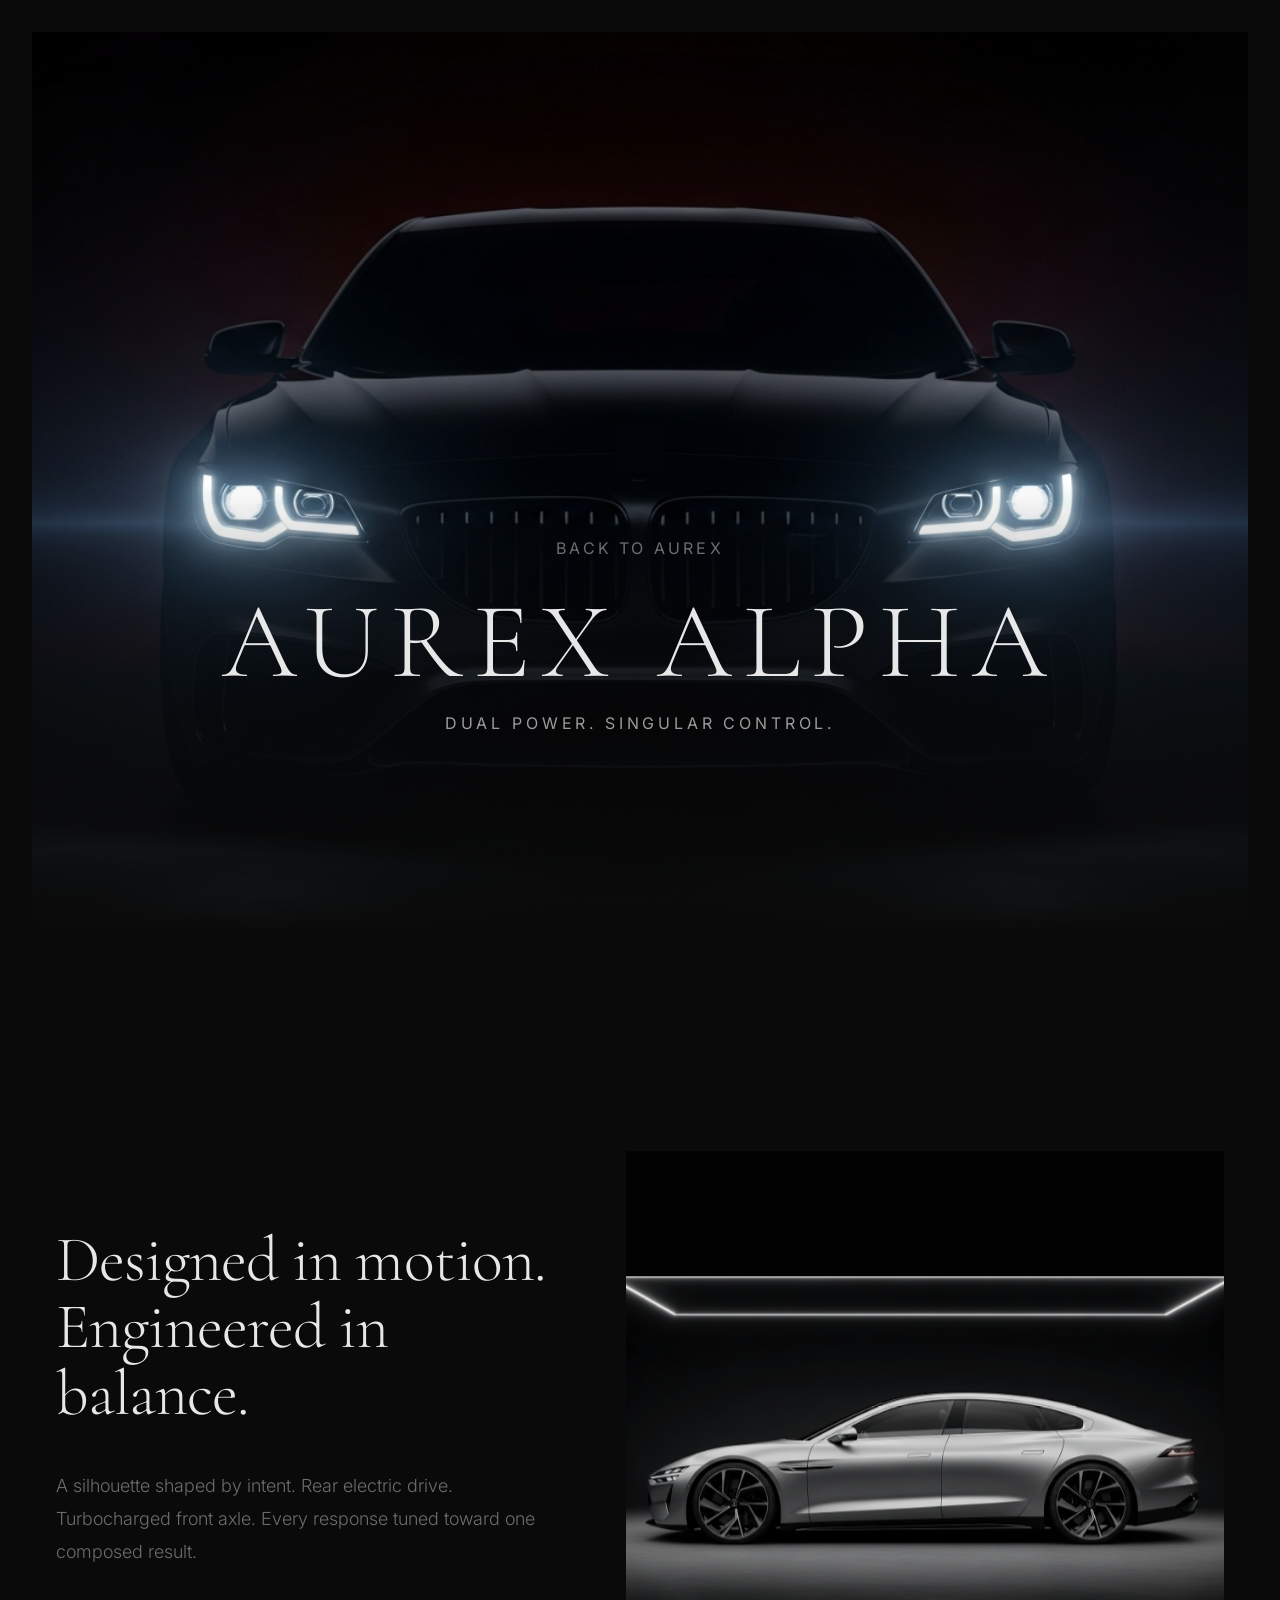
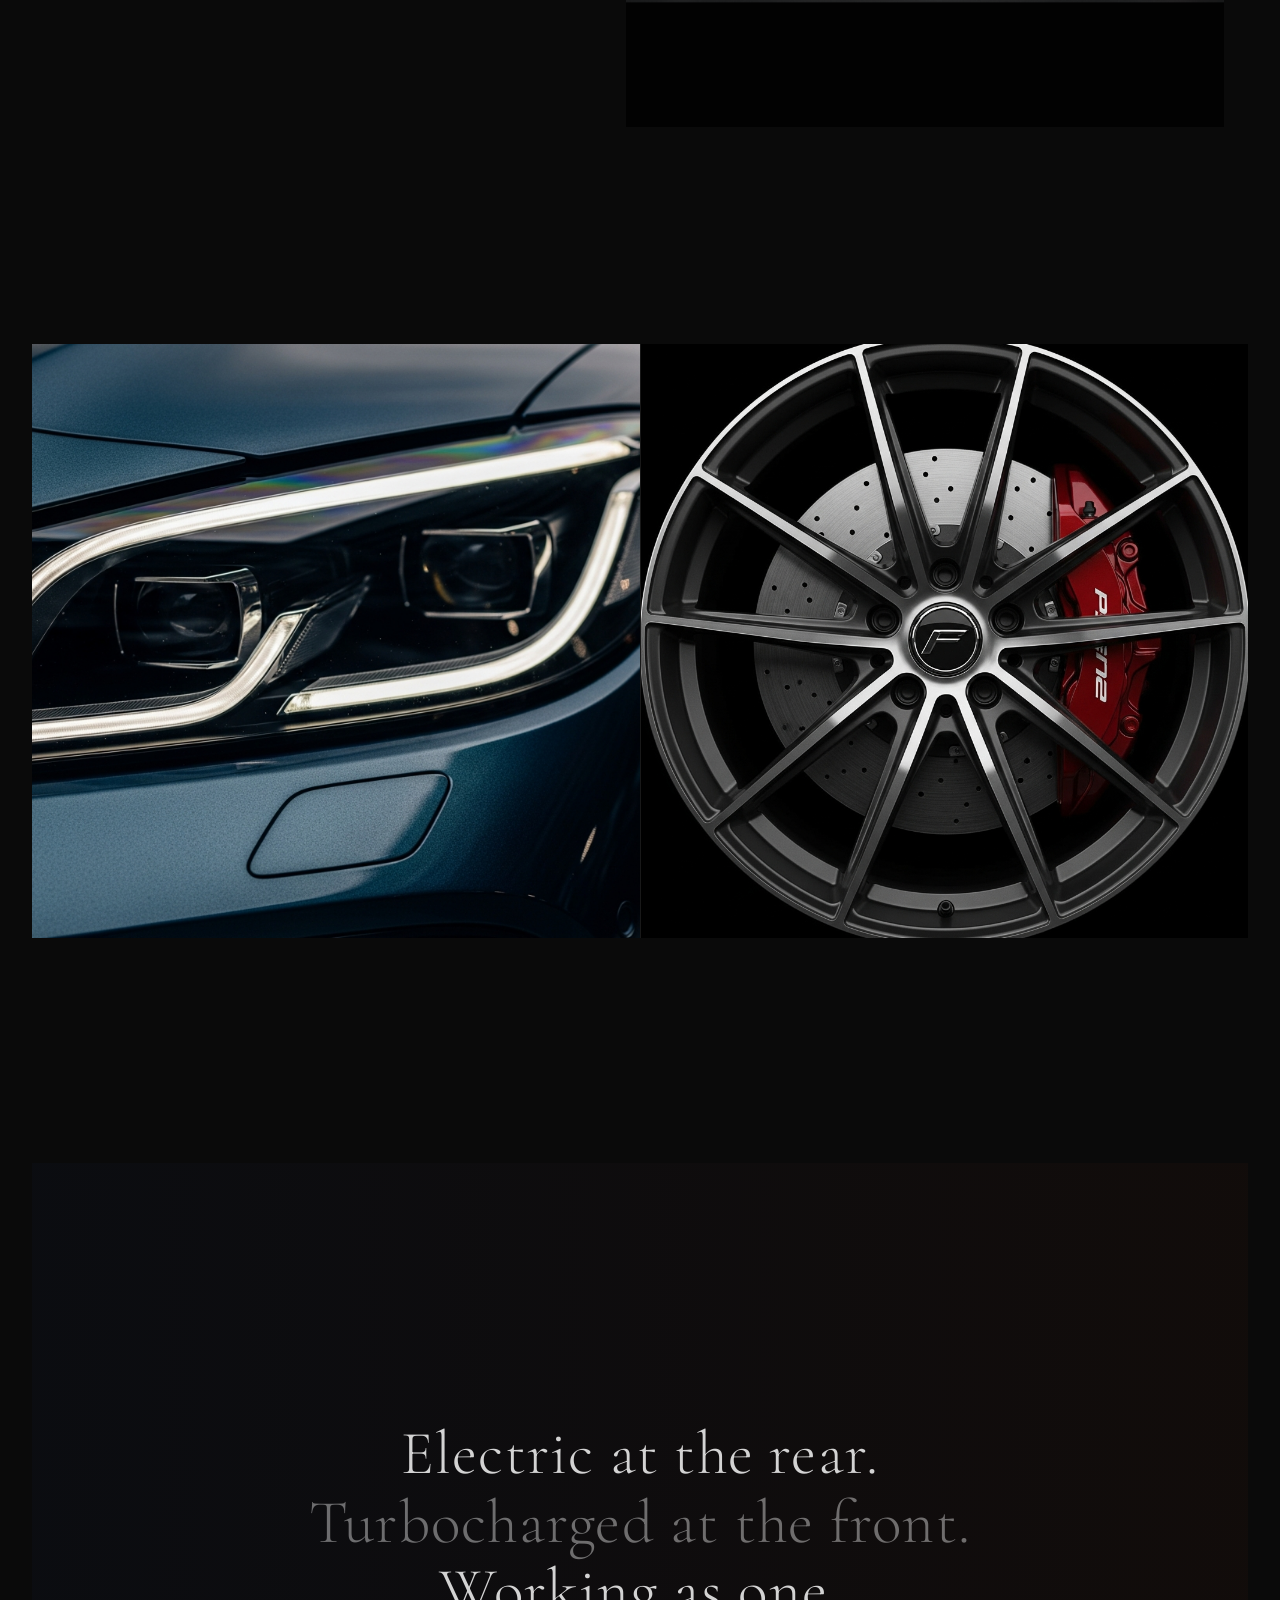
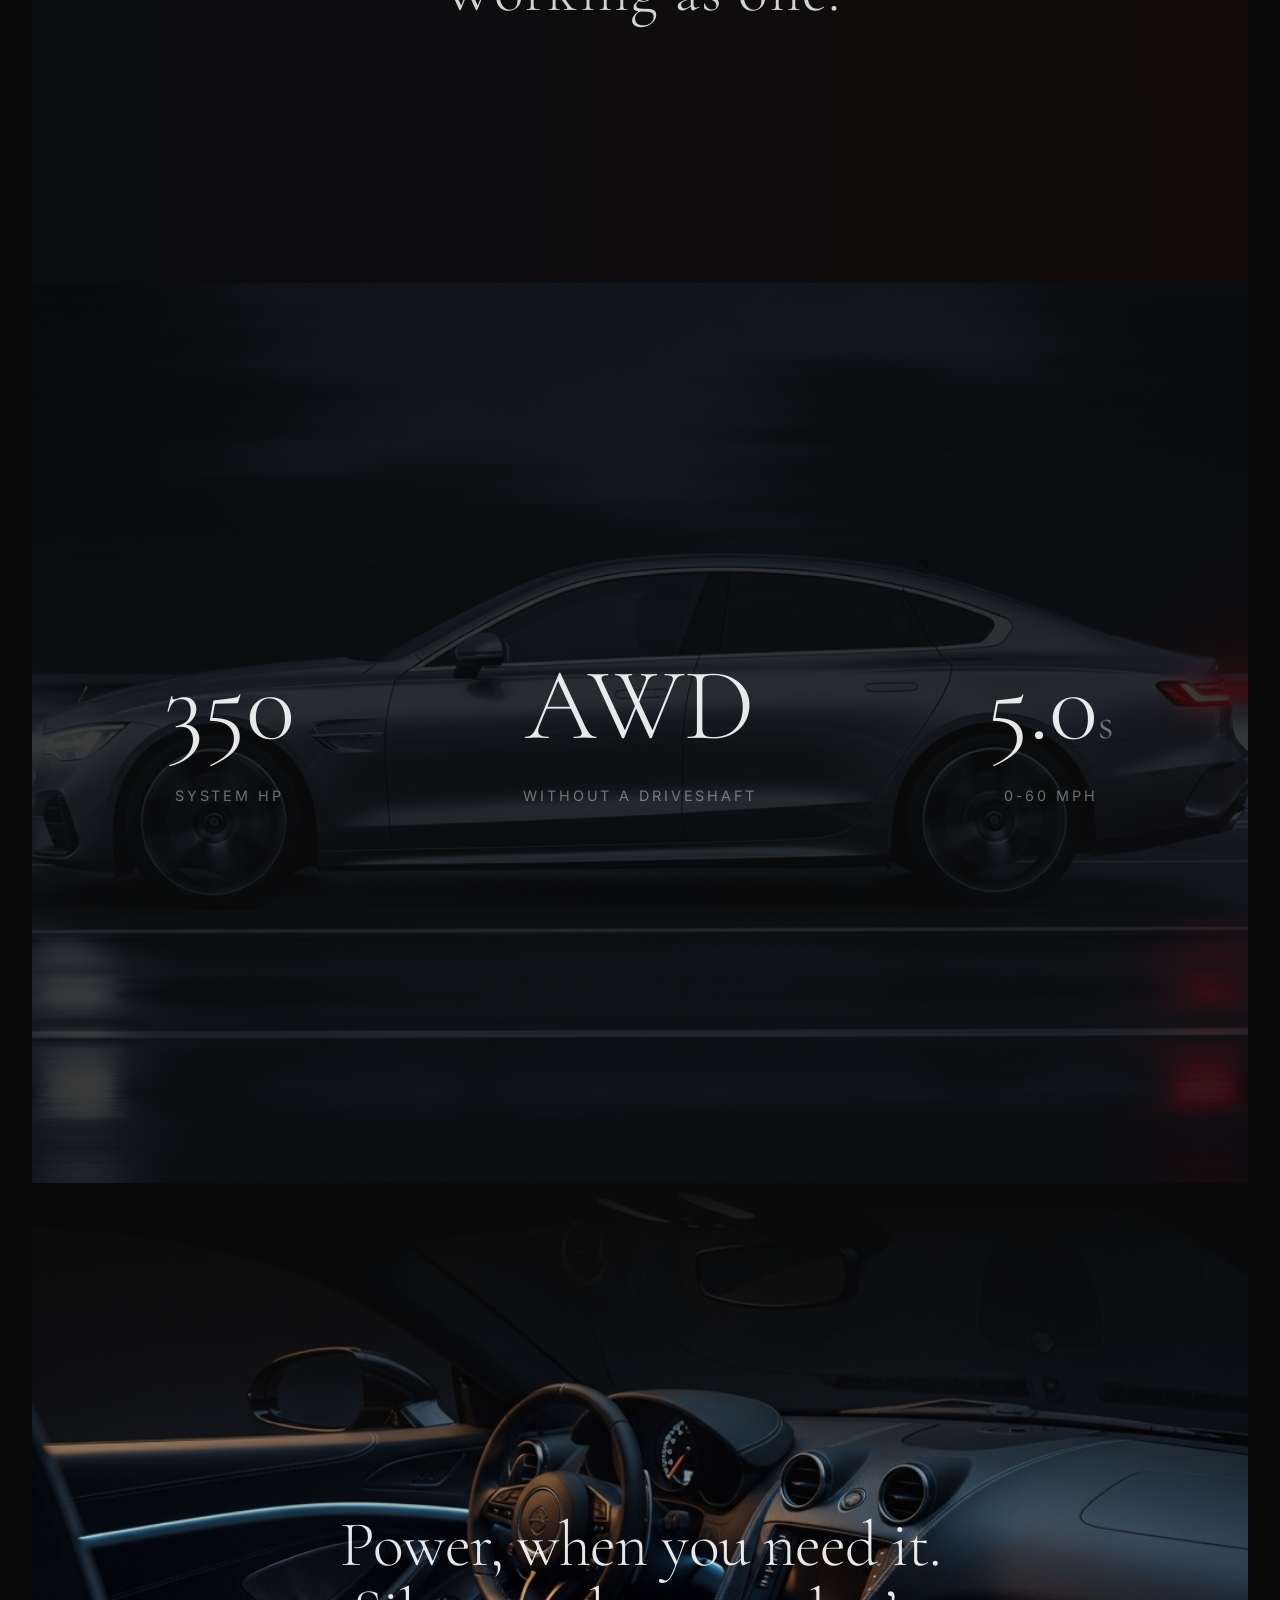
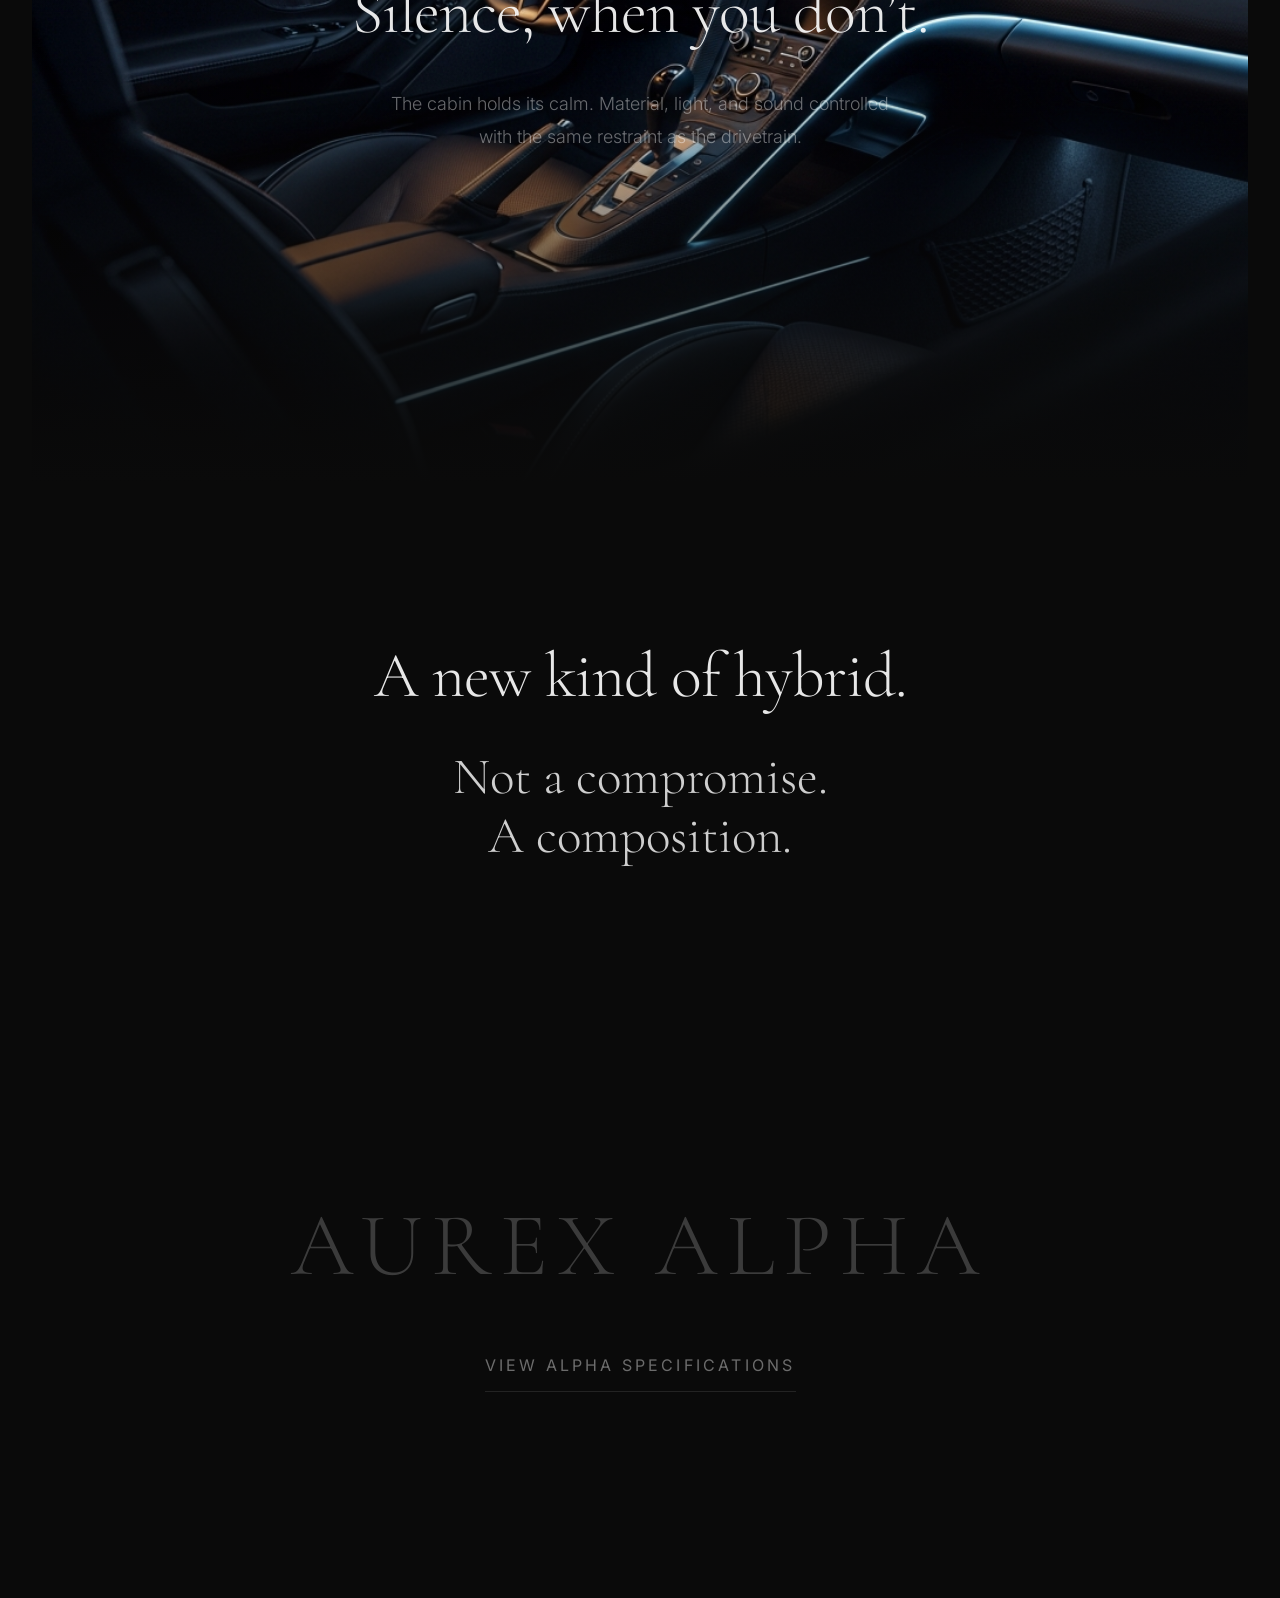
==== docs/alpha.html @ 66a8a64a "landing page updates" ====
<!DOCTYPE html>
<html lang="en">
  <head>
    <meta charset="UTF-8">
    <meta name="viewport" content="width=device-width, initial-scale=1.0">
    <title>Aurex Alpha</title>
    <meta
      name="description"
      content="Aurex Alpha. Dual power. Singular control."
    >
    <link rel="preconnect" href="https://fonts.googleapis.com">
    <link rel="preconnect" href="https://fonts.gstatic.com" crossorigin>
    <link
      href="https://fonts.googleapis.com/css2?family=Cormorant+Garamond:wght@300;400;500;600&family=Inter:wght@300;400;500;600&display=swap"
      rel="stylesheet"
    >
    <link rel="stylesheet" href="assets/css/skeleton.css">
    <link rel="stylesheet" href="assets/css/skeleton-plus.css">
    <link rel="stylesheet" href="assets/css/styles.css">
  </head>
  <body>
    <main id="top" class="site-main">
      <section class="hero">
        <div class="hero-media">
          <img src="assets/images/hero.png" alt="Aurex Alpha silhouette">
        </div>
        <div class="hero-overlay"></div>
        <div class="hero-copy">
          <p class="alpha-back reveal is-visible"><a href="index.html">Back to Aurex</a></p>
          <h1 class="reveal is-visible">AUREX ALPHA</h1>
          <p class="hero-kicker reveal is-visible">Dual power. Singular control.</p>
        </div>
      </section>

      <section class="section presence-section">
        <div class="container presence-grid">
          <div class="presence-copy">
            <div class="reveal">
              <h2>Designed in motion.<br>Engineered in balance.</h2>
            </div>
            <div class="reveal reveal-delay-1">
              <p>
                A silhouette shaped by intent. Rear electric drive. Turbocharged front axle.
                Every response tuned toward one composed result.
              </p>
            </div>
          </div>
          <div class="presence-media reveal reveal-delay-2" data-parallax="0.06">
            <img src="assets/images/profile.png" alt="Aurex Alpha side profile">
          </div>
        </div>
      </section>

      <section class="section detail-section">
        <div class="detail-grid">
          <div class="detail-media reveal">
            <img src="assets/images/details.png" alt="Aurex Alpha material detail">
          </div>
          <div class="detail-media reveal reveal-delay-1">
            <img src="assets/images/wheel.png" alt="Aurex Alpha wheel detail">
          </div>
        </div>
        <div class="container detail-copy reveal reveal-delay-2">
          <h2>Precision in every surface.<br>Nothing unnecessary.</h2>
        </div>
      </section>

      <section class="section statement-section">
        <div class="statement-glow"></div>
        <div class="container statement-copy reveal">
          <p>
            Electric at the rear.<br>
            <span>Turbocharged at the front.</span><br>
            Working as one.
          </p>
        </div>
      </section>

      <section class="section performance-section">
        <div class="performance-media">
          <img src="assets/images/motion.png" alt="Aurex Alpha in motion">
        </div>
        <div class="performance-overlay"></div>
        <div class="container performance-content">
          <div class="performance-grid">
            <div class="stat reveal">
              <div class="stat-value">350</div>
              <div class="stat-label">System HP</div>
            </div>
            <div class="stat reveal reveal-delay-1">
              <div class="stat-value">AWD</div>
              <div class="stat-label">Without a driveshaft</div>
            </div>
            <div class="stat reveal reveal-delay-2">
              <div class="stat-value">5.0<span>s</span></div>
              <div class="stat-label">0-60 MPH</div>
            </div>
          </div>
        </div>
      </section>

      <section class="section quiet-section">
        <div class="quiet-media">
          <img src="assets/images/interior.png" alt="Aurex Alpha interior">
        </div>
        <div class="quiet-overlay"></div>
        <div class="container quiet-copy">
          <div class="reveal">
            <h2>Power, when you need it.<br>Silence, when you don’t.</h2>
          </div>
          <div class="reveal reveal-delay-1">
            <p>
              The cabin holds its calm. Material, light, and sound controlled with the same restraint as the drivetrain.
            </p>
          </div>
        </div>
      </section>

      <section class="section philosophy-section">
        <div class="container philosophy-copy reveal">
          <h2>A new kind of hybrid.</h2>
          <p>Not a compromise.<br>A composition.</p>
        </div>
      </section>

      <section class="section close-section">
        <div class="container close-copy">
          <div class="reveal">
            <h2>AUREX ALPHA</h2>
          </div>
          <div class="reveal reveal-delay-1">
            <a class="close-link" href="alpha-specifications.html">View Alpha Specifications</a>
          </div>
        </div>
      </section>
    </main>

    <script src="assets/js/main.js"></script>
  </body>
</html>
---- docs/assets/css/skeleton.css ----
/*
 * Minimal Skeleton CSS for tests
 * https://getskeleton.com/
 */

*, *::before, *::after {
  box-sizing: border-box;
}

body {
  font-family: "Helvetica Neue", Helvetica, Arial, sans-serif;
  line-height: 1.6;
  padding: 2rem;
  background: #fdfdfd;
  color: #333;
}

button,
input,
textarea {
  font: inherit;
  display: inline-block;
}

button {
  border: 1px solid #b7b7b7;
  background: #fff;
  padding: 0.65rem 1.25rem;
  border-radius: 4px;
}

input,
textarea {
  width: 100%;
  padding: 0.6rem 0.75rem;
  border: 1px solid #d5d5d5;
  border-radius: 4px;
}

.button,
.btn {
  font-weight: 600;
  text-transform: uppercase;
  letter-spacing: 0.04em;
}

.input {
  border-radius: 4px;
}

.panel {
  border: 1px solid #eee;
  padding: 1rem;
  background: #fff;
}
---- docs/assets/css/skeleton-plus.css ----
/* Skeleton-plus.css - Sophisticated & Elegant Minimalism */

:root {
    /* Core Tokens - Refined Typography & Spacing */
    --sp-font-sans: 'Inter', system-ui, -apple-system, sans-serif;
    --sp-radius: 8px;
    --sp-transition: 200ms cubic-bezier(0.4, 0, 0.2, 1);

    /* Sophisticated Neutral Palette - The Default "Slate" Theme */
    --sp-bg: #ffffff;
    --sp-text: #0f172a;
    --sp-text-muted: #64748b;
    --sp-border: #e2e8f0;

    /* Muted Elegant Accents */
    --sp-accent: #6366f1;
    --sp-accent-hover: #4f46e5;
    --sp-accent-text: #ffffff;

    /* Status Colors */
    --sp-success: #10b981;
    --sp-success-bg: #ecfdf4;
    --sp-success-text: #065f46;
    --sp-danger: #f43f5e;
    --sp-danger-bg: #fff1f2;
    --sp-danger-text: #9f1239;
    --sp-warning: #f59e0b;
    --sp-warning-bg: #fffbeb;
    --sp-warning-text: #92400e;
    --sp-info: #0ea5e9;
    --sp-info-bg: #f0f9ff;
    --sp-info-text: #075985;

    /* Shadows */
    --sp-shadow-xs: 0 1px 2px 0 rgb(0 0 0 / 0.05);
    --sp-shadow-sm: 0 1px 3px 0 rgb(0 0 0 / 0.1), 0 1px 2px -1px rgb(0 0 0 / 0.1);
    --sp-shadow-md: 0 4px 6px -1px rgb(0 0 0 / 0.1), 0 2px 4px -2px rgb(0 0 0 / 0.1);
    --sp-shadow-lg: 0 10px 15px -3px rgb(0 0 0 / 0.1), 0 4px 6px -4px rgb(0 0 0 / 0.1);
    --sp-shadow-inner: inset 0 2px 4px 0 rgb(0 0 0 / 0.05);
}

/* Midnight Theme Override Example */
[data-theme="midnight"] {
    --sp-bg: #0f172a;
    --sp-text: #f8fafc;
    --sp-text-muted: #94a3b8;
    --sp-border: #1e293b;

    --sp-accent: #38bdf8;
    --sp-accent-hover: #7dd3fc;

    --sp-shadow-sm: 0 1px 3px 0 rgb(0 0 0 / 0.3);
    --sp-shadow-md: 0 4px 6px -1px rgb(0 0 0 / 0.4);
}

/* Forest Theme Override Example */
[data-theme="forest"] {
    --sp-accent: #059669;
    --sp-accent-hover: #10b981;
    --sp-info: #059669;
    --sp-bg: #f0fdf4;
}

body {
    font-family: var(--sp-font-sans);
    color: var(--sp-text);
    line-height: 1.6;
    background-color: var(--sp-bg);
    transition: background-color var(--sp-transition), color var(--sp-transition);
}

/* --- Typography Scale --- */
h1, .h1 {
    font-size: 3rem;
    font-weight: 800;
    line-height: 1.1;
    letter-spacing: -0.025em;
    margin-bottom: 1.5rem;
    color: var(--sp-text);
}

h2, .h2 {
    font-size: 1.875rem;
    font-weight: 700;
    line-height: 1.25;
    letter-spacing: -0.015em;
    margin-bottom: 1.25rem;
    color: var(--sp-text);
}

h3, .h3 {
    font-size: 1.25rem;
    font-weight: 700;
    line-height: 1.4;
    margin-bottom: 1rem;
    color: var(--sp-text);
}

p, .body {
    font-size: 1rem;
    line-height: 1.7;
    color: var(--sp-text-muted);
    margin-bottom: 1.25rem;
}

.body-lead {
    font-size: 1.125rem;
    line-height: 1.8;
    color: var(--sp-text-muted);
}

.label-caps {
    font-size: 0.75rem;
    font-weight: 700;
    text-transform: uppercase;
    letter-spacing: 0.1em;
    color: var(--sp-text-muted);
    display: block;
}

/* --- Buttons --- */
.btn {
    display: inline-flex;
    align-items: center;
    justify-content: center;
    height: 42px;
    padding: 0 24px;
    background-color: var(--sp-bg);
    color: var(--sp-text);
    border: 1px solid var(--sp-border);
    border-radius: var(--sp-radius);
    font-size: 14px;
    font-weight: 500;
    text-decoration: none;
    cursor: pointer;
    white-space: nowrap;
    box-shadow: var(--sp-shadow-sm);
    transition: all var(--sp-transition);
}

.btn:hover:not(:disabled) {
    border-color: var(--sp-accent);
    box-shadow: var(--sp-shadow-md);
    transform: translateY(-1px);
}

.btn:active:not(:disabled) {
    transform: translateY(0);
    background-color: var(--sp-border);
    box-shadow: var(--sp-shadow-inner);
}

.btn:disabled,
.btn.is-disabled {
    opacity: 0.5;
    cursor: not-allowed;
    transform: none !important;
    box-shadow: none !important;
    color: var(--sp-text-muted) !important;
    background-color: var(--sp-border) !important;
    border-color: var(--sp-border) !important;
}

/* --- Loading State --- */
@keyframes sp-spin {
    from { transform: rotate(0deg); }
    to { transform: rotate(360deg); }
}

.is-loading {
    position: relative !important;
    color: transparent !important;
    pointer-events: none !important;
    cursor: default !important;
}

.is-loading::after {
    content: "" !important;
    display: block !important;
    position: absolute !important;
    width: 18px !important;
    height: 18px !important;
    top: 50% !important;
    left: 50% !important;
    margin-top: -9px !important;
    margin-left: -9px !important;
    border: 2px solid currentColor !important;
    border-right-color: transparent !important;
    border-radius: 50% !important;
    animation: sp-spin 0.6s linear infinite !important;
    z-index: 10 !important;
    visibility: visible !important;
}

.btn.is-loading::after {
    border-color: rgba(255, 255, 255, 0.3) !important;
    border-right-color: white !important;
}

.btn--secondary.is-loading::after,
.btn--ghost.is-loading::after {
    border-color: rgba(15, 23, 42, 0.1) !important;
    border-right-color: var(--sp-text) !important;
}

.btn--primary {
    background-color: var(--sp-accent);
    border-color: var(--sp-accent);
    color: var(--sp-accent-text);
}
.btn--primary:hover:not(:disabled) {
    background-color: var(--sp-accent-hover);
    border-color: var(--sp-accent-hover);
}

.btn--secondary {
    background-color: var(--sp-bg);
    border-color: var(--sp-border);
    color: var(--sp-text);
    box-shadow: var(--sp-shadow-xs);
}

.btn--secondary:hover:not(:disabled) {
    background-color: var(--sp-border);
    border-color: var(--sp-border);
}

.btn--ghost {
    background-color: transparent;
    border-color: transparent;
    box-shadow: none;
    color: var(--sp-text-muted);
}

.btn--ghost:hover:not(:disabled) {
    background-color: rgba(15, 23, 42, 0.05);
    color: var(--sp-text);
    box-shadow: none;
    transform: none;
}

/* --- Inputs --- */
.input {
    display: block;
    width: 100%;
    height: 42px;
    padding: 8px 16px;
    font-size: 14px;
    color: var(--sp-text);
    background-color: var(--sp-bg);
    border: 1px solid var(--sp-border);
    border-radius: var(--sp-radius);
    transition: all var(--sp-transition);
    box-shadow: var(--sp-shadow-inner);
}

.input:focus {
    border-color: var(--sp-accent);
    outline: 0;
    box-shadow: 0 0 0 4px rgba(99, 102, 241, 0.1);
}

/* --- Cards --- */
.card {
    background: var(--sp-bg);
    border: 1px solid var(--sp-border);
    border-radius: 12px;
    padding: 32px;
    box-shadow: var(--sp-shadow-sm);
    transition: all var(--sp-transition);
}

.card--flat {
    border: 1px solid rgba(15, 23, 42, 0.08);
    box-shadow: none;
    background: #fff;
}

.card--interactive:hover {
    transform: translateY(-4px);
    box-shadow: var(--sp-shadow-lg);
    border-color: var(--sp-accent);
}


.card--raised {
    border: none;
    background: #fff;
    box-shadow: var(--sp-shadow-md);
}


/* --- Badges --- */
.badge {
    display: inline-flex;
    align-items: center;
    padding: 4px 12px;
    font-weight: 500;
    letter-spacing: 0.025em;
    color: var(--sp-text-muted);
    background-color: var(--sp-border);
    border-radius: 6px;
    text-transform: uppercase;
    font-size: 10px;
}

.badge--info { background-color: var(--sp-info-bg); color: var(--sp-info-text); }
.badge--success { background-color: var(--sp-success-bg); color: var(--sp-success-text); }
.badge--warning { background-color: var(--sp-warning-bg); color: var(--sp-warning-text); }

/* --- Alerts --- */
.alert {
    padding: 12px 18px;
    border-radius: 10px;
    border: 1px solid var(--sp-border);
    background-color: var(--sp-bg);
    box-shadow: var(--sp-shadow-sm);
    display: flex;
    align-items: center;
    gap: 10px;
    font-size: 0.95rem;
}

.alert--info { border-left: 4px solid var(--sp-info); }
.alert--success { border-left: 4px solid var(--sp-success); }
.alert--warning { border-left: 4px solid var(--sp-warning); }
.alert--error { border-left: 4px solid var(--sp-danger); }
---- docs/assets/css/styles.css ----
:root {
  --background: #0a0a0a;
  --foreground: rgba(255, 255, 255, 0.92);
  --muted: rgba(255, 255, 255, 0.4);
  --max-width: 1240px;
}

*,
*::before,
*::after {
  box-sizing: border-box;
}

html {
  scroll-behavior: smooth;
}

body {
  margin: 0;
  background: var(--background);
  color: var(--foreground);
  font-family: "Inter", -apple-system, BlinkMacSystemFont, "Segoe UI", sans-serif;
  overflow-x: hidden;
}

img {
  display: block;
  max-width: 100%;
}

.container {
  width: min(calc(100% - 3rem), var(--max-width));
  max-width: var(--max-width);
  margin: 0 auto;
}

.site-main {
  min-height: 100vh;
  overflow: hidden;
  background: var(--background);
}

.brand-page {
  background: #0a0a0a;
}

.brand-nav {
  position: fixed;
  top: 0;
  left: 0;
  right: 0;
  z-index: 50;
  display: flex;
  align-items: center;
  justify-content: space-between;
  padding: 2.4rem 3.2rem;
}

.brand-nav-mark {
  display: flex;
  align-items: center;
  gap: 1.2rem;
}

.brand-nav-mark img {
  width: 2.8rem;
  height: 2.8rem;
  object-fit: contain;
  opacity: 0.7;
}

.brand-nav-mark span,
.brand-nav-links a {
  font-family: "Inter", -apple-system, BlinkMacSystemFont, "Segoe UI", sans-serif;
}

.brand-nav-mark span {
  color: rgba(255, 255, 255, 0.5);
  font-size: 1.2rem;
  letter-spacing: 0.28em;
  text-transform: uppercase;
}

.brand-nav-links {
  display: flex;
  align-items: center;
  gap: 3.2rem;
}

.brand-nav-links a {
  color: rgba(255, 255, 255, 0.35);
  font-size: 1.15rem;
  letter-spacing: 0.2em;
  text-decoration: none;
  text-transform: uppercase;
  transition: color 0.5s ease;
}

.brand-nav-links a:hover,
.brand-nav-links a:focus {
  color: rgba(255, 255, 255, 0.8);
}

.brand-hero {
  position: relative;
  min-height: 100svh;
  display: flex;
  align-items: center;
  justify-content: center;
  padding: 0 2.4rem;
  text-align: center;
}

.brand-hero::before {
  content: "";
  position: absolute;
  inset: 0;
  background: #0a0a0a;
}

.brand-hero-inner {
  position: relative;
  z-index: 1;
  display: flex;
  flex-direction: column;
  align-items: center;
}

.brand-logo {
  width: 9.2rem;
  height: 9.2rem;
  object-fit: contain;
  opacity: 0.6;
  margin: 0 auto 3.6rem;
}

.brand-page h1,
.brand-page h2,
.brand-page h3 {
  font-family: "Cormorant Garamond", Georgia, serif;
  font-weight: 300;
}

.brand-page h1 {
  margin: 0;
  color: rgba(255, 255, 255, 0.9);
  font-size: clamp(4rem, 8.4vw, 9rem);
  letter-spacing: 0.12em;
  line-height: 1;
}

.brand-kicker {
  margin: 2.6rem 0 0;
  color: rgba(255, 255, 255, 0.35);
  font-size: 1.05rem;
  letter-spacing: 0.35em;
  text-transform: uppercase;
}

.brand-rule {
  width: 6.4rem;
  height: 1px;
  margin-top: 4.6rem;
  background: rgba(255, 255, 255, 0.15);
}

.brand-tagline {
  margin: 1.8rem 0 0;
  color: rgba(255, 255, 255, 0.3);
  font-family: "Cormorant Garamond", Georgia, serif;
  font-size: 2.4rem;
  font-style: italic;
  font-weight: 300;
}

.brand-scroll-cue {
  position: absolute;
  left: 50%;
  bottom: 4rem;
  transform: translateX(-50%);
}

.brand-scroll-line {
  width: 1px;
  height: 4rem;
  background: rgba(255, 255, 255, 0.2);
  animation: brandScroll 2s ease-in-out infinite;
  transform-origin: top;
}

.brand-statement {
  padding: 16rem 0;
  text-align: center;
}

.brand-statement-copy {
  max-width: 96rem;
}

.brand-statement-copy > div:first-child p {
  margin: 0;
  color: rgba(255, 255, 255, 0.7);
  font-family: "Cormorant Garamond", Georgia, serif;
  font-size: clamp(3rem, 5vw, 6rem);
  font-weight: 300;
  line-height: 1.12;
}

.brand-statement-copy span {
  color: rgba(255, 255, 255, 0.3);
}

.brand-statement-sub {
  max-width: 44rem;
  margin: 5.6rem auto 0;
  color: rgba(255, 255, 255, 0.3);
  font-size: 1.15rem;
  letter-spacing: 0.18em;
  line-height: 1.9;
  text-transform: uppercase;
}

.brand-model-card {
  position: relative;
  min-height: 100svh;
  overflow: hidden;
}

.brand-model-media {
  position: absolute;
  inset: 0;
}

.brand-model-media img {
  width: 100%;
  height: 100%;
  object-fit: cover;
}

.brand-model-overlay {
  position: absolute;
  inset: 0;
  background:
    linear-gradient(to top, rgba(0, 0, 0, 0.9), rgba(0, 0, 0, 0.3) 55%, rgba(0, 0, 0, 0.1)),
    linear-gradient(to right, rgba(0, 0, 0, 0.4), transparent 55%);
}

.brand-model-copy {
  position: absolute;
  left: 0;
  bottom: 0;
  z-index: 1;
  max-width: 54rem;
  padding: 4.8rem 4.8rem 5.6rem;
}

.brand-model-descriptor,
.brand-philosophy-kicker,
.brand-compare-type,
.brand-close-copy p {
  color: rgba(255, 255, 255, 0.25);
  font-size: 1rem;
  letter-spacing: 0.3em;
  text-transform: uppercase;
}

.brand-model-copy h2 {
  margin: 0 0 1.6rem;
  color: rgba(255, 255, 255, 0.9);
  font-size: clamp(7rem, 8vw, 11rem);
  line-height: 0.95;
}

.brand-model-tagline {
  max-width: 28rem;
  margin: 0;
  color: rgba(255, 255, 255, 0.5);
  font-size: 1.6rem;
  line-height: 1.75;
}

.brand-model-rule {
  width: 4.8rem;
  height: 1px;
  margin-top: 3.8rem;
  background: rgba(255, 255, 255, 0.2);
}

.brand-model-link,
.brand-compare-link,
.alpha-back a {
  display: inline-block;
  margin-top: 2.8rem;
  color: rgba(255, 255, 255, 0.42);
  font-size: 1rem;
  letter-spacing: 0.2em;
  text-decoration: none;
  text-transform: uppercase;
  transition: color 0.5s ease, border-color 0.5s ease;
}

.brand-model-link:hover,
.brand-model-link:focus,
.brand-compare-link:hover,
.brand-compare-link:focus,
.alpha-back a:hover,
.alpha-back a:focus {
  color: rgba(255, 255, 255, 0.8);
}

.brand-model-link.is-muted,
.brand-compare-link.is-muted {
  color: rgba(255, 255, 255, 0.22);
}

.brand-interstitial {
  padding: 12rem 0;
  text-align: center;
}

.brand-interstitial-line {
  width: 1px;
  height: 6.4rem;
  margin: 0 auto 4.8rem;
  background: rgba(255, 255, 255, 0.1);
}

.brand-interstitial p {
  margin: 0;
  color: rgba(255, 255, 255, 0.25);
  font-size: 1rem;
  letter-spacing: 0.3em;
  text-transform: uppercase;
}

.brand-philosophy {
  min-height: 80vh;
  display: flex;
  align-items: center;
  justify-content: center;
  padding: 14rem 0;
  text-align: center;
}

.brand-philosophy-copy {
  max-width: 76rem;
}

.brand-philosophy-copy h2 {
  margin: 0;
  color: rgba(255, 255, 255, 0.85);
  font-size: clamp(4rem, 6vw, 7rem);
  line-height: 1.08;
}

.brand-philosophy-copy h2 span {
  color: rgba(255, 255, 255, 0.35);
}

.brand-philosophy-body {
  max-width: 48rem;
  margin: 4.8rem auto 0;
  color: rgba(255, 255, 255, 0.35);
  font-size: 1.6rem;
  line-height: 1.85;
}

.brand-compare {
  padding: 12rem 0;
}

.brand-compare-grid {
  display: grid;
  grid-template-columns: repeat(2, 1fr);
  gap: 1px;
  background: rgba(255, 255, 255, 0.05);
}

.brand-compare-card {
  background: #0a0a0a;
  padding: 4.8rem 4.8rem 5.2rem;
}

.brand-compare-card h3 {
  margin: 0 0 3.8rem;
  color: rgba(255, 255, 255, 0.85);
  font-size: 6rem;
  line-height: 0.95;
}

.brand-compare-list {
  padding-top: 3.2rem;
  border-top: 1px solid rgba(255, 255, 255, 0.08);
}

.brand-compare-list > div {
  display: flex;
  justify-content: space-between;
  align-items: baseline;
  gap: 1.6rem;
  margin-bottom: 2.4rem;
}

.brand-compare-list span {
  color: rgba(255, 255, 255, 0.25);
  font-size: 0.95rem;
  letter-spacing: 0.16em;
  text-transform: uppercase;
}

.brand-compare-list strong {
  color: rgba(255, 255, 255, 0.7);
  font-family: "Cormorant Garamond", Georgia, serif;
  font-size: 2rem;
  font-weight: 300;
  text-align: right;
}

.brand-close {
  min-height: 70vh;
  display: flex;
  align-items: center;
  justify-content: center;
  text-align: center;
}

.brand-close-logo {
  width: 6.4rem;
  height: 6.4rem;
  object-fit: contain;
  opacity: 0.2;
  margin: 0 auto 2.8rem;
}

.brand-close-copy h2 {
  margin: 0;
  color: rgba(255, 255, 255, 0.15);
  font-size: clamp(5rem, 7vw, 8rem);
  letter-spacing: 0.12em;
}

.brand-close-copy p {
  margin: 1.8rem 0 0;
}

.hero,
.performance-section,
.quiet-section {
  position: relative;
  min-height: 100svh;
}

.hero {
  display: flex;
  align-items: center;
  justify-content: center;
}

.hero-media,
.performance-media,
.quiet-media {
  position: absolute;
  inset: 0;
}

.hero-media img,
.performance-media img,
.quiet-media img {
  width: 100%;
  height: 100%;
  object-fit: cover;
}

.hero-overlay,
.performance-overlay,
.quiet-overlay {
  position: absolute;
  inset: 0;
  pointer-events: none;
}

.hero-overlay {
  background: linear-gradient(to bottom, rgba(0, 0, 0, 0.2), transparent, var(--background));
}

.performance-overlay {
  background: rgba(10, 10, 10, 0.8);
}

.quiet-overlay {
  background: linear-gradient(to top, #0a0a0a, transparent, #0a0a0a);
}

.hero-copy,
.performance-content,
.quiet-copy,
.close-copy {
  position: relative;
  z-index: 1;
}

.hero-copy {
  top: 8.25rem;
  padding: 0 2rem;
  text-align: center;
}

.alpha-back {
  margin: 0 0 2rem;
}

h1,
h2,
.statement-copy p,
.stat-value,
.close-copy h2 {
  margin-top: 0;
  font-family: "Cormorant Garamond", Georgia, serif;
  font-weight: 300;
}

h1 {
  margin-bottom: 1.2rem;
  color: rgba(255, 255, 255, 0.9);
  font-size: clamp(5.4rem, 8.4vw, 9.6rem);
  letter-spacing: 0.1em;
  line-height: 0.9;
}

h2 {
  color: rgba(255, 255, 255, 0.9);
  font-size: clamp(3.6rem, 5vw, 5.8rem);
  line-height: 1.04;
}

.hero-kicker,
.presence-copy p,
.quiet-copy p,
.stat-label,
.close-link {
  font-family: "Inter", -apple-system, BlinkMacSystemFont, "Segoe UI", sans-serif;
}

.hero-kicker {
  margin: 0;
  color: rgba(255, 255, 255, 0.6);
  font-size: 1rem;
  letter-spacing: 0.24em;
  text-transform: uppercase;
}

.section {
  width: 100%;
}

.presence-section {
  min-height: 100svh;
  display: flex;
  align-items: center;
  padding: 10rem 0 8rem;
}

.presence-grid {
  display: grid;
  grid-template-columns: 0.9fr 1.1fr;
  gap: 5rem;
  align-items: center;
}

.presence-copy p,
.quiet-copy p {
  max-width: 32rem;
  margin: 2.6rem 0 0;
  color: var(--muted);
  font-size: 1.125rem;
  font-weight: 300;
  line-height: 1.85;
}

.presence-media {
  height: 64vh;
  background: #020202;
}

.presence-media img {
  width: 100%;
  height: 100%;
  object-fit: contain;
  object-position: center;
  filter: grayscale(0.85);
  opacity: 0.92;
}

.detail-section {
  padding: 7rem 0 0;
}

.detail-grid {
  display: grid;
  grid-template-columns: 1fr 1fr;
  gap: 1px;
  background: rgba(255, 255, 255, 0.06);
}

.detail-media {
  height: 66vh;
  overflow: hidden;
  background: #050505;
}

.detail-media img {
  width: 100%;
  height: 100%;
  object-fit: cover;
  transform: scale(1.01);
}

.detail-copy {
  padding-top: 4.5rem;
}

.statement-section {
  position: relative;
  min-height: 80vh;
  display: flex;
  align-items: center;
  justify-content: center;
  padding: 6rem 0;
}

.statement-glow {
  position: absolute;
  inset: 0;
  background: linear-gradient(to right, rgba(30, 58, 138, 0.05), rgba(154, 52, 18, 0.05));
  pointer-events: none;
}

.statement-copy {
  position: relative;
  z-index: 1;
  max-width: 72rem;
  padding: 0 2.4rem;
  text-align: center;
}

.statement-copy p {
  margin: 0;
  color: rgba(255, 255, 255, 0.82);
  font-size: clamp(2.8rem, 4.8vw, 5.2rem);
  line-height: 1.12;
  letter-spacing: 0.02em;
}

.statement-copy span {
  color: rgba(255, 255, 255, 0.4);
}

.performance-section {
  display: flex;
  align-items: center;
}

.performance-content {
  width: 100%;
}

.performance-grid {
  display: grid;
  grid-template-columns: repeat(3, 1fr);
  gap: 4rem;
  width: min(calc(100% - 3rem), var(--max-width));
  margin: 0 auto;
}

.stat {
  text-align: center;
}

.stat-value {
  color: rgba(255, 255, 255, 0.9);
  font-size: clamp(5.8rem, 8vw, 9rem);
  line-height: 0.9;
}

.stat-value span {
  color: rgba(255, 255, 255, 0.4);
  font-size: 0.45em;
}

.stat-label {
  margin-top: 2rem;
  color: rgba(255, 255, 255, 0.4);
  font-size: 0.9rem;
  font-weight: 400;
  letter-spacing: 0.2em;
  text-transform: uppercase;
}

.quiet-section {
  display: flex;
  align-items: center;
}

.quiet-copy {
  width: min(calc(100% - 3rem), var(--max-width));
  margin: 0 auto;
  padding: 0 1rem;
  text-align: center;
}

.quiet-copy p {
  margin-left: auto;
  margin-right: auto;
}

.philosophy-section {
  padding: 10rem 0;
  text-align: center;
}

.philosophy-copy {
  max-width: 64rem;
  margin: 0 auto;
}

.philosophy-copy p {
  margin: 2.4rem 0 0;
  color: rgba(255, 255, 255, 0.8);
  font-family: "Cormorant Garamond", Georgia, serif;
  font-size: clamp(2.8rem, 4vw, 4.8rem);
  font-weight: 300;
  line-height: 1.15;
}

.close-section {
  min-height: 60vh;
  display: flex;
  align-items: center;
  justify-content: center;
  text-align: center;
}

.close-copy h2 {
  margin-bottom: 3.8rem;
  color: rgba(255, 255, 255, 0.2);
  font-size: clamp(4.8rem, 7vw, 7.2rem);
  letter-spacing: 0.1em;
}

.close-link {
  display: inline-block;
  padding-bottom: 0.8rem;
  border-bottom: 1px solid rgba(255, 255, 255, 0.1);
  color: rgba(255, 255, 255, 0.4);
  font-size: 1rem;
  font-weight: 400;
  letter-spacing: 0.2em;
  text-decoration: none;
  text-transform: uppercase;
  transition: color 0.5s ease, border-color 0.5s ease;
}

.close-link:hover,
.close-link:focus {
  color: rgba(255, 255, 255, 0.9);
  border-color: rgba(255, 255, 255, 0.4);
}

.specs-page {
  background:
    radial-gradient(circle at top right, rgba(255, 255, 255, 0.05), transparent 22%),
    linear-gradient(180deg, #080808 0%, #0a0a0a 100%);
}

.specs-hero {
  position: relative;
  min-height: 72svh;
  display: flex;
  align-items: flex-end;
  overflow: hidden;
}

.specs-hero-media,
.specs-hero-overlay {
  position: absolute;
  top: 0;
  bottom: 0;
  left: 50%;
  width: 100vw;
  transform: translateX(-50%);
}

.specs-hero-media img {
  width: 100%;
  height: 100%;
  object-fit: cover;
  object-position: center;
}

.specs-hero-overlay {
  background:
    linear-gradient(180deg, rgba(10, 10, 10, 0.28), rgba(10, 10, 10, 0.5) 55%, #0a0a0a 100%);
}

.specs-hero-copy {
  position: relative;
  z-index: 1;
  padding-bottom: 7rem;
  padding-left: 4rem;
  padding-right: 4rem;
}

.specs-back {
  display: inline-block;
  margin-bottom: 2.8rem;
  color: rgba(255, 255, 255, 0.5);
  font-size: 0.95rem;
  letter-spacing: 0.16em;
  text-decoration: none;
  text-transform: uppercase;
  transition: color 0.4s ease;
}

.specs-back:hover,
.specs-back:focus {
  color: rgba(255, 255, 255, 0.88);
}

.specs-kicker {
  margin: 0 0 1.6rem;
  color: rgba(255, 255, 255, 0.46);
  font-size: 1rem;
  letter-spacing: 0.3em;
  text-transform: uppercase;
}

.specs-content {
  padding: 7rem 0 10rem;
}

.specs-layout {
  display: grid;
  gap: 5rem;
  max-width: 1080px;
  margin: 0 auto;
}

.specs-intro {
  max-width: 48rem;
}

.specs-intro p {
  margin: 2rem 0 0;
  color: var(--muted);
  font-size: 1.125rem;
  font-weight: 300;
  line-height: 1.9;
}

.specs-groups {
  display: grid;
  grid-template-columns: repeat(2, minmax(0, 1fr));
  gap: 2rem 3rem;
}

.spec-group {
  padding-top: 1.8rem;
  border-top: 1px solid rgba(255, 255, 255, 0.08);
}

.spec-group h3 {
  margin: 0 0 2rem;
  color: rgba(255, 255, 255, 0.88);
  font-family: "Cormorant Garamond", Georgia, serif;
  font-size: 2.8rem;
  font-weight: 400;
  line-height: 1.05;
}

.spec-list {
  margin: 0;
}

.spec-item + .spec-item {
  margin-top: 1.8rem;
}

.spec-item dt {
  margin-bottom: 0.6rem;
  color: rgba(255, 255, 255, 0.85);
  font-size: 0.95rem;
  font-weight: 500;
  letter-spacing: 0.18em;
  text-transform: uppercase;
}

.spec-item dd {
  margin: 0;
  color: var(--muted);
  font-size: 1.05rem;
  font-weight: 300;
  line-height: 1.75;
}

.key-list {
  margin: 0;
  padding-left: 1.8rem;
  color: var(--muted);
}

.key-list li {
  margin-bottom: 0.9rem;
  font-size: 1.05rem;
  font-weight: 300;
  line-height: 1.7;
}

.reveal {
  opacity: 0;
  transform: translateY(40px);
  transition: opacity 1.2s cubic-bezier(0.16, 1, 0.3, 1), transform 1.2s cubic-bezier(0.16, 1, 0.3, 1);
}

.reveal.is-visible {
  opacity: 1;
  transform: translateY(0);
}

.reveal-delay-1 {
  transition-delay: 0.2s;
}

.reveal-delay-2 {
  transition-delay: 0.4s;
}

[data-parallax] {
  will-change: transform;
}

@media (max-width: 900px) {
  .brand-nav {
    padding: 2rem 2.2rem;
  }

  .brand-nav-links {
    display: none;
  }

  .container,
  .performance-grid,
  .quiet-copy,
  .brand-compare-grid {
    width: min(calc(100% - 2.4rem), var(--max-width));
  }

  .presence-grid,
  .performance-grid,
  .detail-grid,
  .brand-compare-grid {
    grid-template-columns: 1fr;
    gap: 4rem;
  }

  .brand-model-copy,
  .brand-compare-card {
    padding: 3rem 2.4rem 3.6rem;
  }

  .brand-statement,
  .brand-philosophy,
  .brand-compare {
    padding: 8rem 0;
  }

  .presence-media {
    order: -1;
  }

  .presence-media,
  .detail-media {
    height: 50vh;
  }

  .presence-section,
  .detail-section,
  .philosophy-section {
    padding: 8rem 0;
  }

  .hero-copy {
    top: 6.75rem;
  }

  .specs-groups {
    grid-template-columns: 1fr;
  }
}

@media (max-width: 640px) {
  .brand-logo {
    width: 7.2rem;
    height: 7.2rem;
  }

  .brand-page h1 {
    font-size: 4.8rem;
  }

  .brand-model-copy h2,
  .brand-compare-card h3 {
    font-size: 4.8rem;
  }

  h1 {
    font-size: 4.6rem;
    letter-spacing: 0.06em;
  }

  h2 {
    font-size: 3.2rem;
  }

  .hero-kicker,
  .stat-label,
  .close-link {
    font-size: 0.85rem;
  }

  .presence-copy p,
  .quiet-copy p {
    font-size: 1rem;
  }

  .statement-copy p {
    font-size: 2.8rem;
  }

  .brand-philosophy-copy h2 {
    font-size: 3.6rem;
  }

  .brand-philosophy-body,
  .brand-model-tagline {
    font-size: 1.35rem;
  }

  .specs-hero-copy {
    padding-bottom: 5rem;
    padding-left: 2.4rem;
    padding-right: 2.4rem;
  }

  .spec-group h3 {
    font-size: 2.4rem;
  }
}

@keyframes brandScroll {
  0%,
  100% {
    transform: scaleY(0);
    transform-origin: top;
  }

  50% {
    transform: scaleY(1);
    transform-origin: top;
  }
}
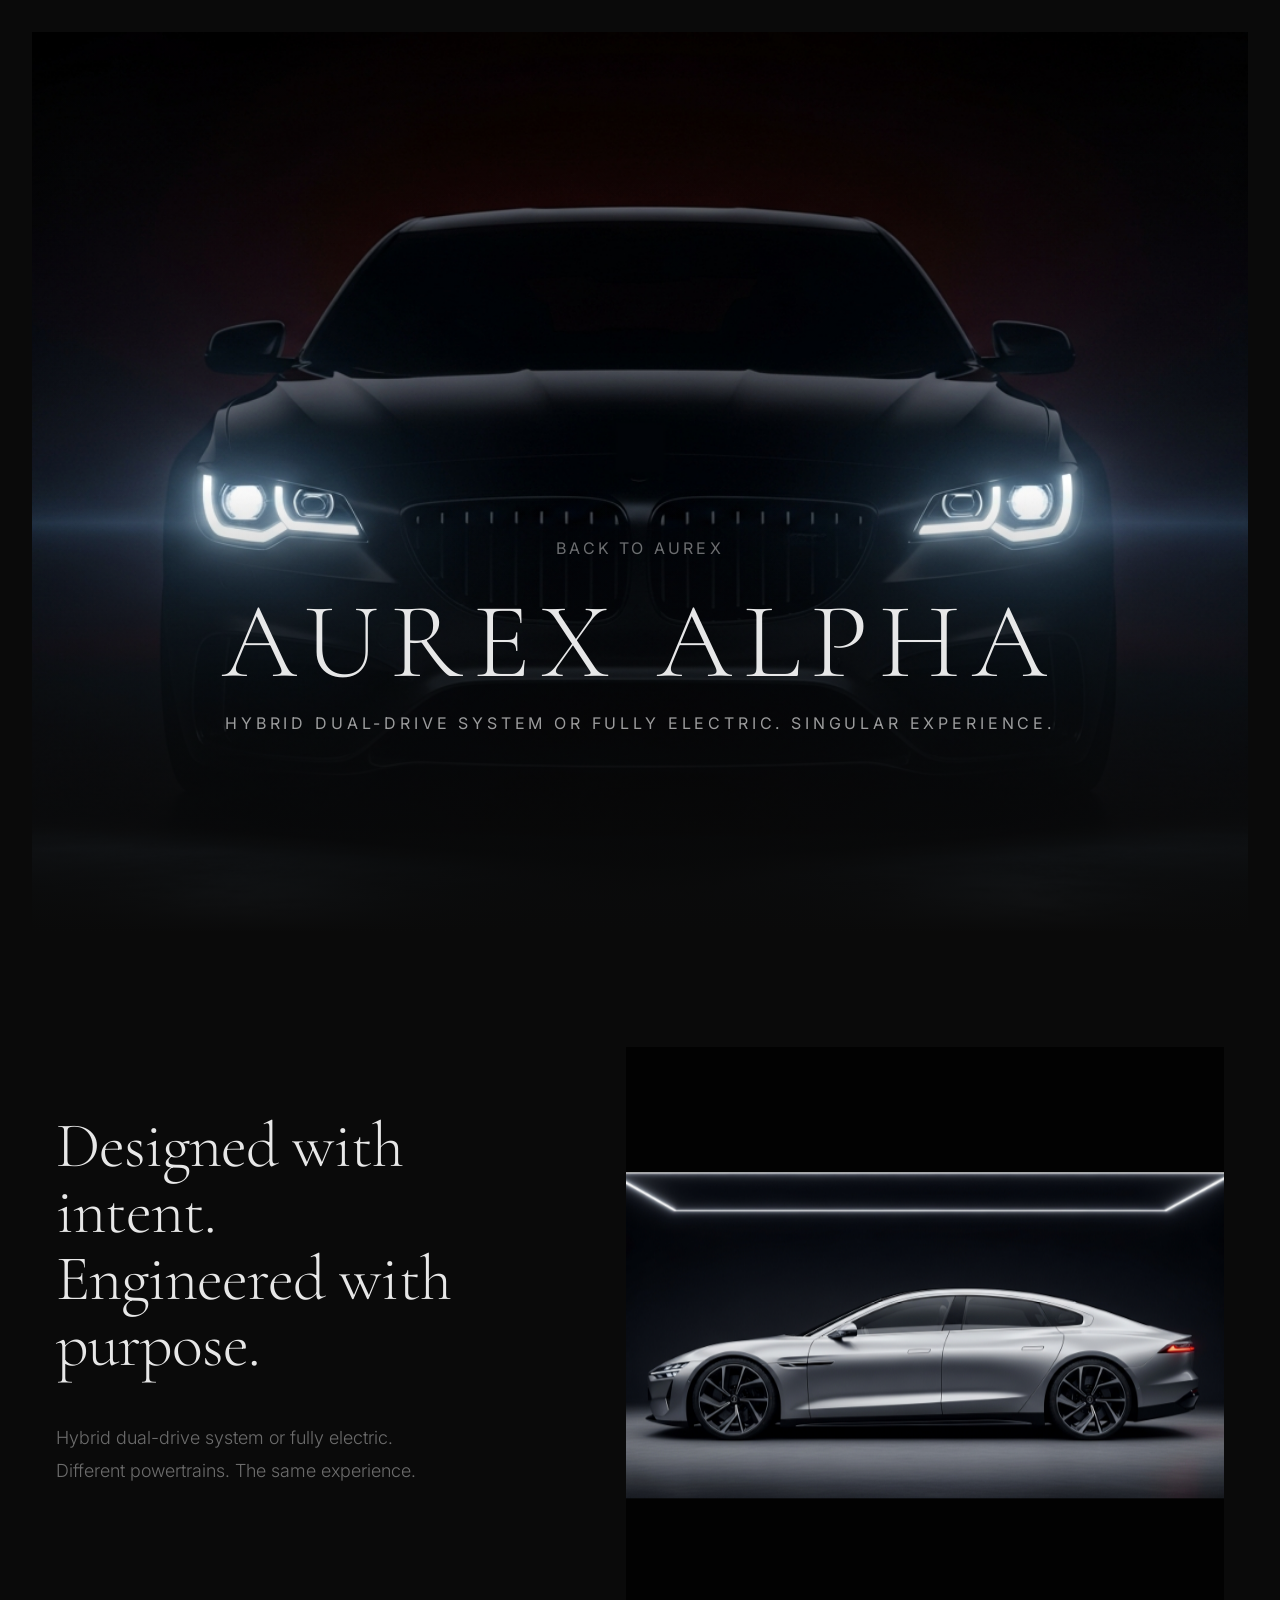
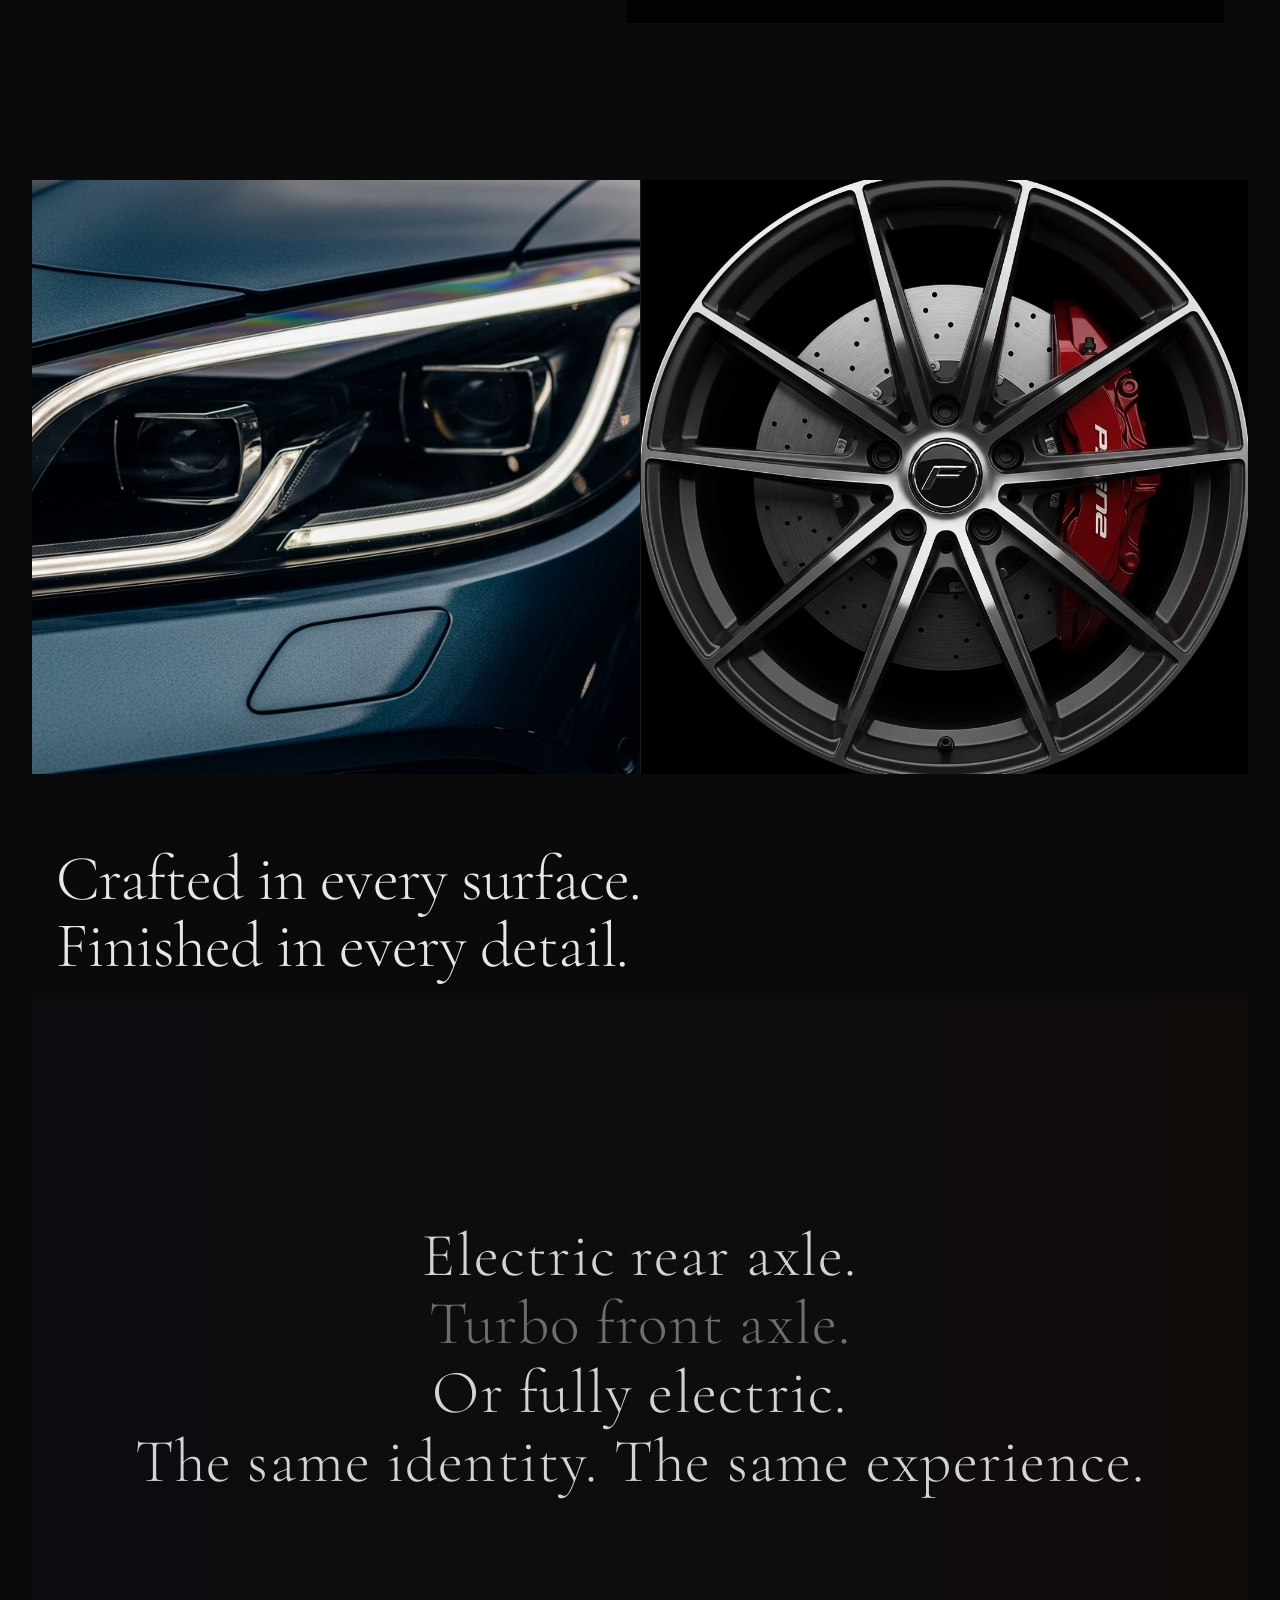
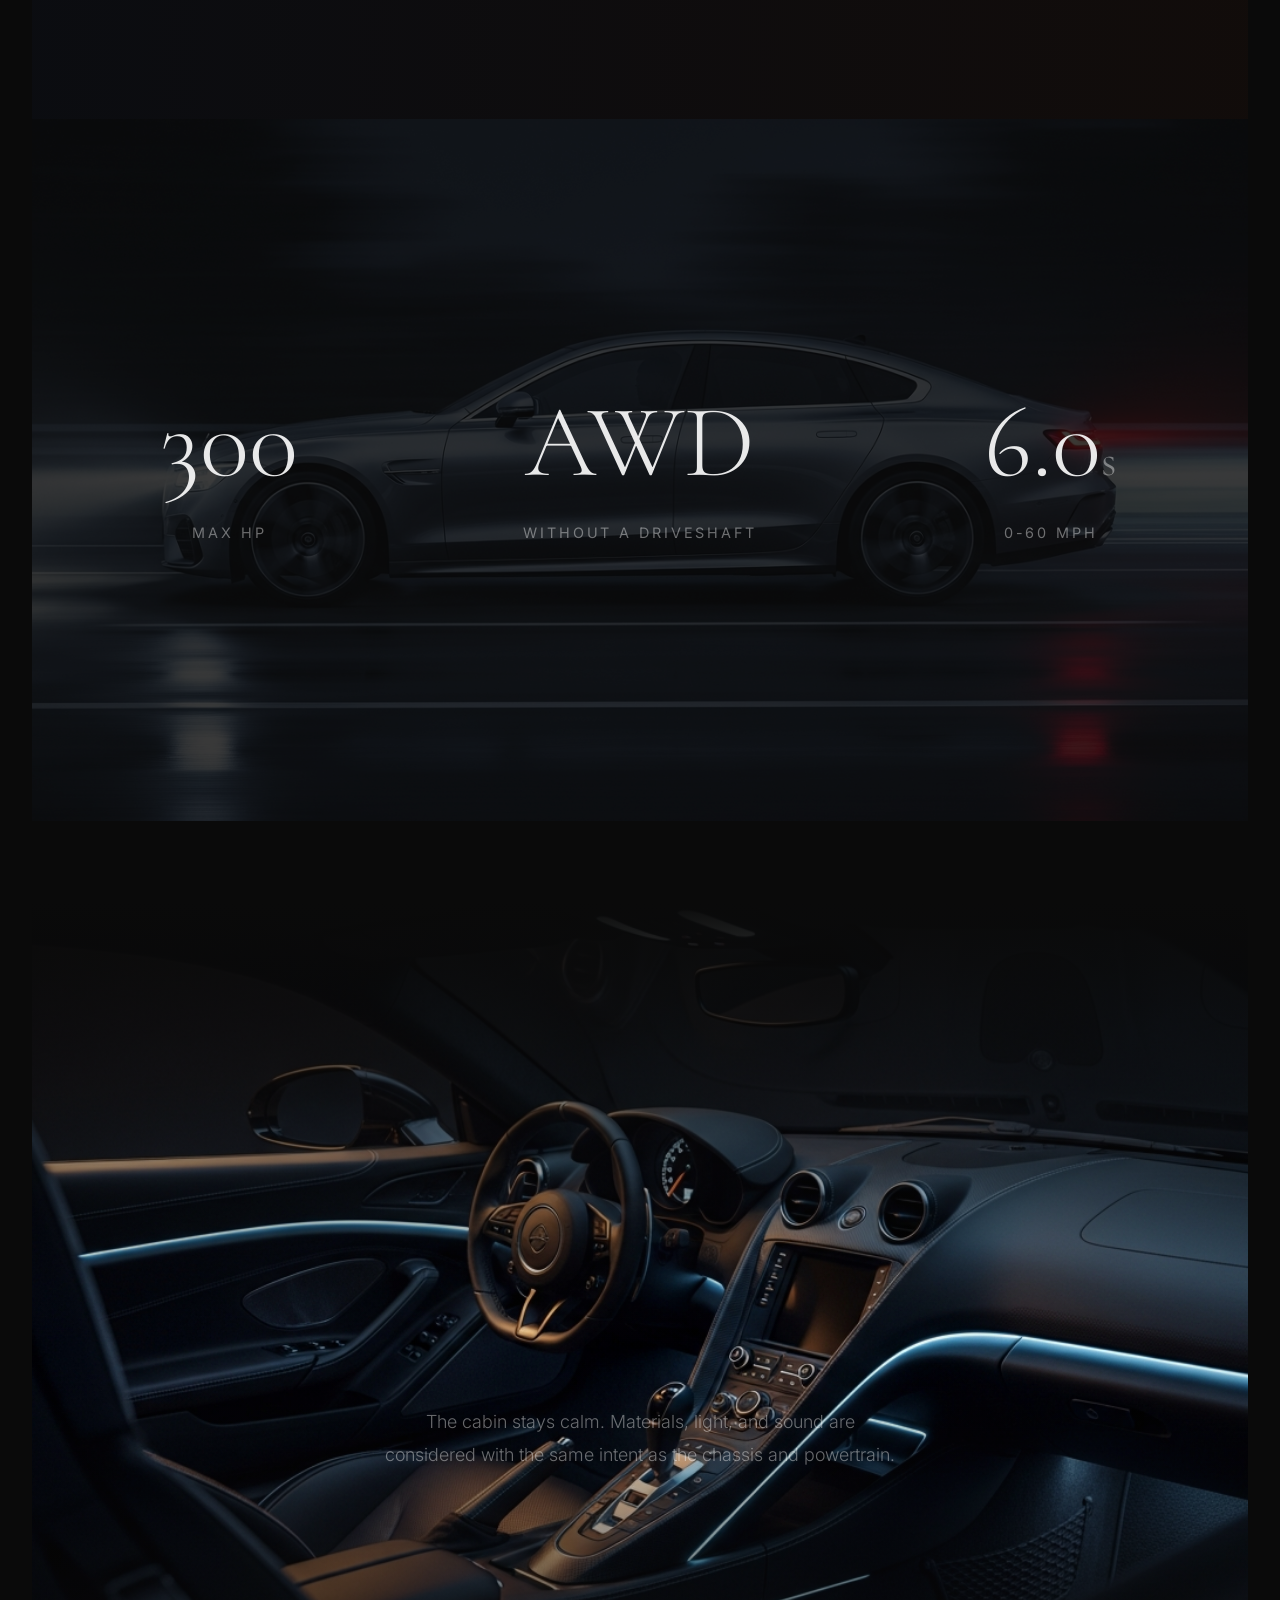
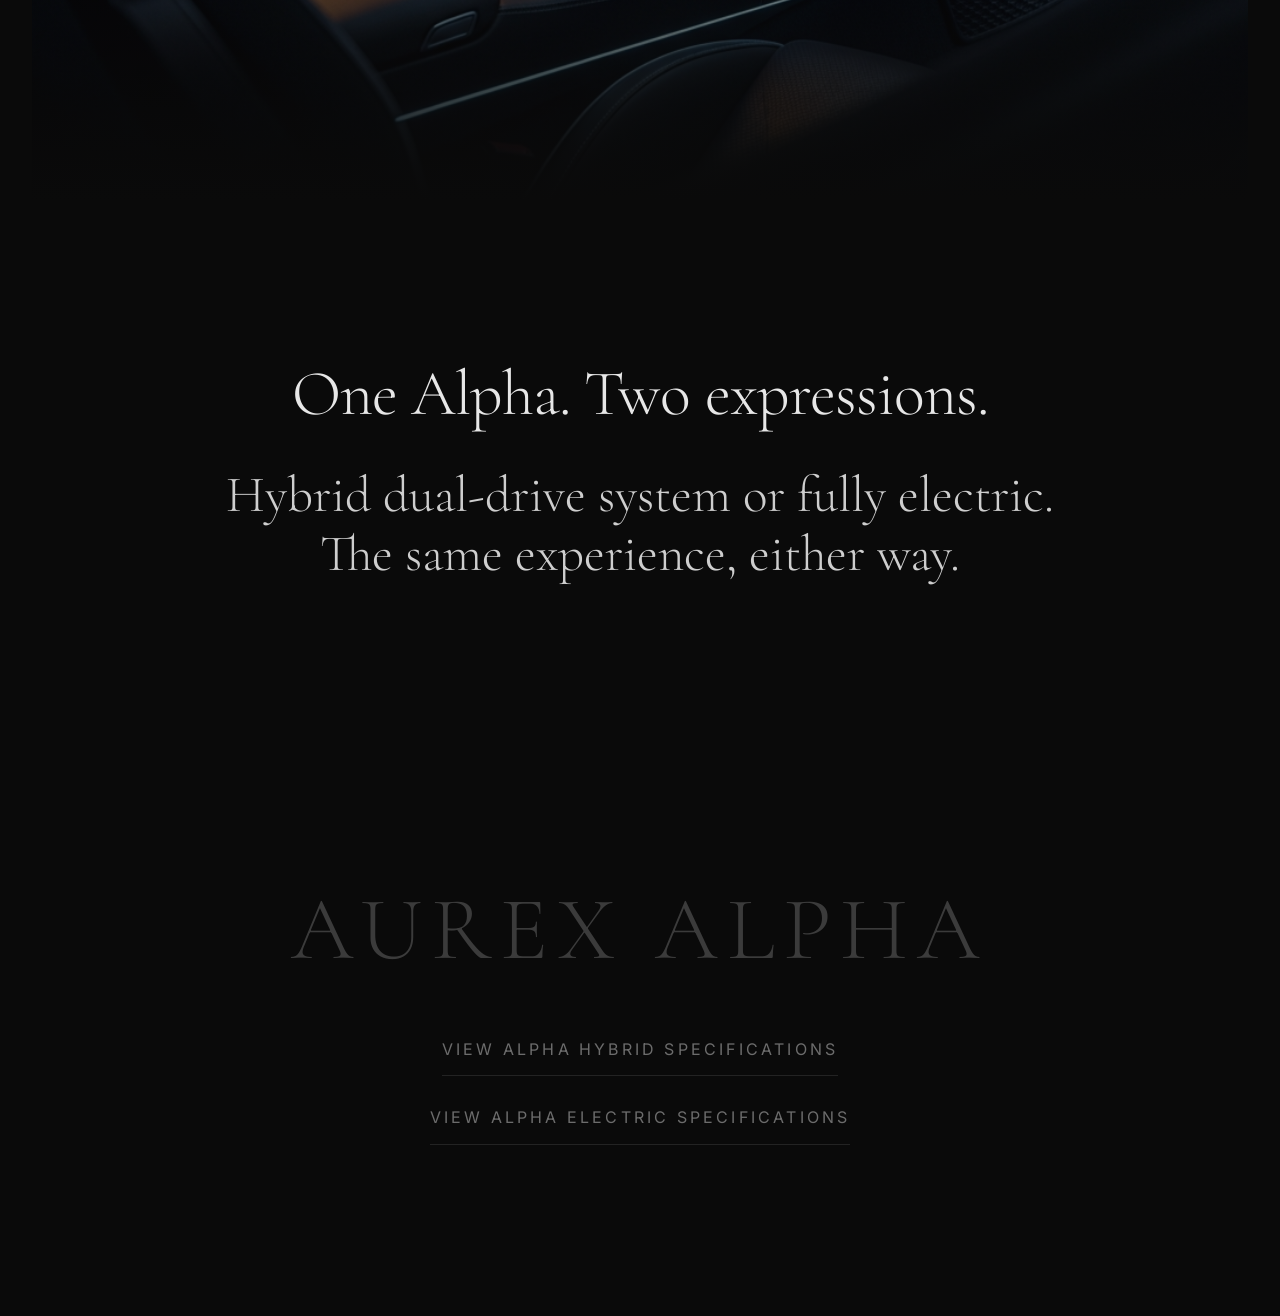
==== commit 731bdb45: "new omega model" ====
--- a/docs/alpha.html
+++ b/docs/alpha.html
@@ -6,7 +6,7 @@
     <title>Aurex Alpha</title>
     <meta
       name="description"
-      content="Aurex Alpha. Dual power. Singular control."
+      content="Aurex Alpha. Hybrid dual-drive system or fully electric. Singular experience."
     >
     <link rel="preconnect" href="https://fonts.googleapis.com">
     <link rel="preconnect" href="https://fonts.gstatic.com" crossorigin>
@@ -28,7 +28,7 @@
         <div class="hero-copy">
           <p class="alpha-back reveal is-visible"><a href="index.html">Back to Aurex</a></p>
           <h1 class="reveal is-visible">AUREX ALPHA</h1>
-          <p class="hero-kicker reveal is-visible">Dual power. Singular control.</p>
+          <p class="hero-kicker reveal is-visible">Hybrid dual-drive system or fully electric. Singular experience.</p>
         </div>
       </section>
 
@@ -36,12 +36,12 @@
         <div class="container presence-grid">
           <div class="presence-copy">
             <div class="reveal">
-              <h2>Designed in motion.<br>Engineered in balance.</h2>
+              <h2>Designed with intent.<br>Engineered with purpose.</h2>
             </div>
             <div class="reveal reveal-delay-1">
               <p>
-                A silhouette shaped by intent. Rear electric drive. Turbocharged front axle.
-                Every response tuned toward one composed result.
+                Hybrid dual-drive system or fully electric.<br>
+                Different powertrains. The same experience.
               </p>
             </div>
           </div>
@@ -61,7 +61,7 @@
           </div>
         </div>
         <div class="container detail-copy reveal reveal-delay-2">
-          <h2>Precision in every surface.<br>Nothing unnecessary.</h2>
+          <h2>Crafted in every surface.<br>Finished in every detail.</h2>
         </div>
       </section>
 
@@ -69,9 +69,10 @@
         <div class="statement-glow"></div>
         <div class="container statement-copy reveal">
           <p>
-            Electric at the rear.<br>
-            <span>Turbocharged at the front.</span><br>
-            Working as one.
+            Electric rear axle.<br>
+            <span>Turbo front axle.</span><br>
+            Or fully electric.<br>
+            The same identity. The same experience.
           </p>
         </div>
       </section>
@@ -84,15 +85,15 @@
         <div class="container performance-content">
           <div class="performance-grid">
             <div class="stat reveal">
-              <div class="stat-value">350</div>
-              <div class="stat-label">System HP</div>
+              <div class="stat-value">300</div>
+              <div class="stat-label">Max HP</div>
             </div>
             <div class="stat reveal reveal-delay-1">
               <div class="stat-value">AWD</div>
               <div class="stat-label">Without a driveshaft</div>
             </div>
             <div class="stat reveal reveal-delay-2">
-              <div class="stat-value">5.0<span>s</span></div>
+              <div class="stat-value">6.0<span>s</span></div>
               <div class="stat-label">0-60 MPH</div>
             </div>
           </div>
@@ -106,20 +107,23 @@
         <div class="quiet-overlay"></div>
         <div class="container quiet-copy">
           <div class="reveal">
-            <h2>Power, when you need it.<br>Silence, when you don’t.</h2>
+            <h2>Power, when you need it.<br>Quiet, when you don’t.</h2>
           </div>
           <div class="reveal reveal-delay-1">
-            <p>
-              The cabin holds its calm. Material, light, and sound controlled with the same restraint as the drivetrain.
-            </p>
+              <p>
+                The cabin stays calm. Materials, light, and sound are considered with the same intent as the chassis and powertrain.
+              </p>
           </div>
         </div>
       </section>
 
       <section class="section philosophy-section">
         <div class="container philosophy-copy reveal">
-          <h2>A new kind of hybrid.</h2>
-          <p>Not a compromise.<br>A composition.</p>
+          <h2>One Alpha. Two expressions.</h2>
+          <p>
+            Hybrid dual-drive system or fully electric.<br>
+            The same experience, either way.
+          </p>
         </div>
       </section>
 
@@ -128,8 +132,9 @@
           <div class="reveal">
             <h2>AUREX ALPHA</h2>
           </div>
-          <div class="reveal reveal-delay-1">
-            <a class="close-link" href="alpha-specifications.html">View Alpha Specifications</a>
+          <div class="close-links reveal reveal-delay-1">
+            <a class="close-link" href="alpha-specifications.html">View Alpha Hybrid Specifications</a>
+            <a class="close-link" href="alpha-electric-specifications.html">View Alpha Electric Specifications</a>
           </div>
         </div>
       </section>
--- a/docs/assets/css/styles.css
+++ b/docs/assets/css/styles.css
@@ -189,7 +189,7 @@
 }
 
 .brand-statement {
-  padding: 16rem 0;
+  padding: 12rem 0;
   text-align: center;
 }
 
@@ -222,19 +222,39 @@
 
 .brand-model-card {
   position: relative;
-  min-height: 100svh;
+  min-height: 112svh;
   overflow: hidden;
 }
 
 .brand-model-media {
   position: absolute;
   inset: 0;
+  background: #050505;
 }
 
 .brand-model-media img {
   width: 100%;
   height: 100%;
+  object-fit: contain;
+  object-position: center center;
+}
+
+#tau .brand-model-media img {
+  object-position: center bottom;
+}
+
+#tau.brand-model-card {
+  min-height: 132svh;
+}
+
+#omega .brand-model-media img {
   object-fit: cover;
+}
+
+#omega .brand-model-overlay {
+  background:
+    linear-gradient(to top, rgba(0, 0, 0, 0.92), rgba(0, 0, 0, 0.15) 62%, rgba(0, 0, 0, 0.08)),
+    linear-gradient(to right, rgba(0, 0, 0, 0.5), transparent 58%);
 }
 
 .brand-model-overlay {
@@ -314,7 +334,7 @@
 }
 
 .brand-interstitial {
-  padding: 12rem 0;
+  padding: 8rem 0;
   text-align: center;
 }
 
@@ -338,7 +358,7 @@
   display: flex;
   align-items: center;
   justify-content: center;
-  padding: 14rem 0;
+  padding: 10rem 0;
   text-align: center;
 }
 
@@ -366,54 +386,62 @@
 }
 
 .brand-compare {
-  padding: 12rem 0;
+  padding: 8rem 0;
 }
 
 .brand-compare-grid {
   display: grid;
-  grid-template-columns: repeat(2, 1fr);
+  grid-template-columns: repeat(3, 1fr);
+  width: min(calc(100% - 6rem), 1440px);
+  max-width: 1440px;
   gap: 1px;
   background: rgba(255, 255, 255, 0.05);
 }
 
 .brand-compare-card {
   background: #0a0a0a;
-  padding: 4.8rem 4.8rem 5.2rem;
+  padding: 3.6rem 3.2rem 4rem;
 }
 
 .brand-compare-card h3 {
-  margin: 0 0 3.8rem;
+  margin: 0 0 2.8rem;
   color: rgba(255, 255, 255, 0.85);
-  font-size: 6rem;
+  font-size: 5rem;
   line-height: 0.95;
 }
 
 .brand-compare-list {
-  padding-top: 3.2rem;
+  padding-top: 2.4rem;
   border-top: 1px solid rgba(255, 255, 255, 0.08);
 }
 
 .brand-compare-list > div {
-  display: flex;
-  justify-content: space-between;
-  align-items: baseline;
-  gap: 1.6rem;
-  margin-bottom: 2.4rem;
+  display: grid;
+  gap: 0.55rem;
+  margin-bottom: 1.8rem;
+}
+
+.brand-compare-separator {
+  width: 100%;
+  height: 1px;
+  margin: 2.5rem 0 2.2rem;
+  background: rgba(255, 255, 255, 0.08);
 }
 
 .brand-compare-list span {
   color: rgba(255, 255, 255, 0.25);
-  font-size: 0.95rem;
-  letter-spacing: 0.16em;
+  font-size: 0.82rem;
+  letter-spacing: 0.14em;
   text-transform: uppercase;
 }
 
 .brand-compare-list strong {
   color: rgba(255, 255, 255, 0.7);
   font-family: "Cormorant Garamond", Georgia, serif;
-  font-size: 2rem;
+  font-size: 1.65rem;
   font-weight: 300;
-  text-align: right;
+  line-height: 1.22;
+  text-align: left;
 }
 
 .brand-close {
@@ -489,6 +517,48 @@
 
 .quiet-overlay {
   background: linear-gradient(to top, #0a0a0a, transparent, #0a0a0a);
+}
+
+body:has(img[src="assets/images/tau-interior.png"]) .quiet-overlay {
+  background: none;
+}
+
+.omega-page .omega-hero .hero-media img {
+  object-position: center;
+}
+
+.omega-page .omega-hero .hero-overlay {
+  background:
+    linear-gradient(to bottom, rgba(0, 0, 0, 0.42), transparent 42%, var(--background)),
+    linear-gradient(to right, rgba(0, 0, 0, 0.2), transparent 45%);
+}
+
+.omega-page .omega-hero .hero-copy {
+  top: -14vh;
+}
+
+.omega-presence-media img {
+  object-fit: cover;
+}
+
+.omega-statement .statement-glow {
+  background:
+    radial-gradient(circle at center, rgba(176, 59, 36, 0.08), transparent 48%),
+    linear-gradient(to right, rgba(15, 47, 61, 0.08), rgba(10, 10, 10, 0));
+}
+
+.omega-performance .performance-media img {
+  object-position: center 62%;
+}
+
+.omega-performance .performance-overlay {
+  background: rgba(7, 10, 12, 0.76);
+}
+
+.omega-cockpit .quiet-overlay {
+  background:
+    linear-gradient(to top, #0a0a0a 0%, rgba(10, 10, 10, 0.3) 48%, #0a0a0a 100%),
+    linear-gradient(to right, rgba(10, 10, 10, 0.5), transparent 50%);
 }
 
 .hero-copy,
@@ -554,10 +624,10 @@
 }
 
 .presence-section {
-  min-height: 100svh;
+  min-height: 78svh;
   display: flex;
   align-items: center;
-  padding: 10rem 0 8rem;
+  padding: 5rem 0 5rem;
 }
 
 .presence-grid {
@@ -587,8 +657,7 @@
   height: 100%;
   object-fit: contain;
   object-position: center;
-  filter: grayscale(0.85);
-  opacity: 0.92;
+  opacity: 0.98;
 }
 
 .detail-section {
@@ -658,6 +727,7 @@
 .performance-section {
   display: flex;
   align-items: center;
+  min-height: 78svh;
 }
 
 .performance-content {
@@ -699,6 +769,11 @@
 .quiet-section {
   display: flex;
   align-items: center;
+  margin-top: 5rem;
+}
+
+body:has(img[src="assets/images/tau-interior.png"]) .quiet-section {
+  margin-top: 12rem;
 }
 
 .quiet-copy {
@@ -766,6 +841,13 @@
   border-color: rgba(255, 255, 255, 0.4);
 }
 
+.close-links {
+  display: flex;
+  flex-direction: column;
+  align-items: center;
+  gap: 1.8rem;
+}
+
 .specs-page {
   background:
     radial-gradient(circle at top right, rgba(255, 255, 255, 0.05), transparent 22%),
@@ -938,6 +1020,13 @@
   will-change: transform;
 }
 
+@media (max-width: 1100px) {
+  .brand-compare-grid {
+    grid-template-columns: repeat(2, minmax(0, 1fr));
+    width: min(calc(100% - 3rem), var(--max-width));
+  }
+}
+
 @media (max-width: 900px) {
   .brand-nav {
     padding: 2rem 2.2rem;
@@ -967,10 +1056,14 @@
     padding: 3rem 2.4rem 3.6rem;
   }
 
+  .brand-model-copy {
+    max-width: 100%;
+  }
+
   .brand-statement,
   .brand-philosophy,
   .brand-compare {
-    padding: 8rem 0;
+    padding: 6rem 0;
   }
 
   .presence-media {
@@ -985,11 +1078,27 @@
   .presence-section,
   .detail-section,
   .philosophy-section {
-    padding: 8rem 0;
+    padding: 5rem 0;
+  }
+
+  .performance-section {
+    min-height: 68svh;
   }
 
   .hero-copy {
     top: 6.75rem;
+  }
+
+  .brand-model-card {
+    min-height: 118svh;
+  }
+
+  #tau.brand-model-card {
+    min-height: 128svh;
+  }
+
+  .brand-compare-card {
+    min-height: 0;
   }
 
   .specs-groups {
@@ -1012,6 +1121,85 @@
     font-size: 4.8rem;
   }
 
+  .brand-model-copy {
+    padding: 2.4rem 1.8rem 3rem;
+  }
+
+  .brand-model-card {
+    min-height: 128svh;
+  }
+
+  #tau.brand-model-card {
+    min-height: 138svh;
+  }
+
+  #omega .brand-model-media img {
+    object-position: 58% center;
+  }
+
+  .omega-page .omega-hero .hero-copy {
+    top: -16vh;
+  }
+
+  .omega-page .omega-hero .hero-media img {
+    object-position: 58% center;
+  }
+
+  .omega-page .omega-cockpit {
+    min-height: 100svh;
+  }
+
+  .omega-page .omega-cockpit .quiet-media img {
+    object-position: 45% center;
+  }
+
+  .hero,
+  .performance-section,
+  .quiet-section {
+    min-height: 112svh;
+  }
+
+  .performance-section {
+    min-height: 64svh;
+  }
+
+  .hero-copy {
+    top: 1.5rem;
+  }
+
+  .alpha-back {
+    margin: 0 0 0.6rem;
+  }
+
+  body:has(img[src="assets/images/hero.png"]) .hero-copy {
+    top: -2.5rem;
+  }
+
+  body:has(img[src="assets/images/tau-front.png"]) .hero-copy {
+    top: 0.75rem;
+  }
+
+  .hero-media img,
+  .performance-media img,
+  .quiet-media img {
+    object-position: center 32%;
+  }
+
+  body:has(img[src="assets/images/hero.png"]) .hero-media,
+  body:has(img[src="assets/images/tau-front.png"]) .hero-media {
+    background: #050505;
+  }
+
+  body:has(img[src="assets/images/hero.png"]) .hero-media img,
+  body:has(img[src="assets/images/tau-front.png"]) .hero-media img {
+    object-fit: contain;
+    object-position: center top;
+  }
+
+  .brand-model-tagline {
+    max-width: none;
+  }
+
   h1 {
     font-size: 4.6rem;
     letter-spacing: 0.06em;
@@ -1045,6 +1233,52 @@
     font-size: 1.35rem;
   }
 
+  .brand-compare-card {
+    padding: 2.8rem 1.8rem 3.2rem;
+  }
+
+  .brand-compare-list > div {
+    flex-direction: column;
+    align-items: flex-start;
+    gap: 0.6rem;
+    margin-bottom: 1.8rem;
+  }
+
+  .brand-compare-list strong {
+    font-size: 1.7rem;
+    text-align: left;
+  }
+
+  .brand-compare-separator {
+    margin: 2.6rem 0 2.2rem;
+  }
+
+  .performance-grid {
+    gap: 2.8rem;
+  }
+
+  .stat-value {
+    font-size: 4.8rem;
+  }
+
+  .specs-content {
+    padding: 5rem 0 7rem;
+  }
+
+  .specs-layout {
+    gap: 3.5rem;
+  }
+
+  .specs-intro p,
+  .spec-item dd,
+  .key-list li {
+    font-size: 1rem;
+  }
+
+  .key-list {
+    padding-left: 1.2rem;
+  }
+
   .specs-hero-copy {
     padding-bottom: 5rem;
     padding-left: 2.4rem;
@@ -1053,6 +1287,123 @@
 
   .spec-group h3 {
     font-size: 2.4rem;
+  }
+}
+
+@media (max-width: 480px) {
+  .container,
+  .performance-grid,
+  .quiet-copy,
+  .brand-compare-grid {
+    width: min(calc(100% - 1.8rem), var(--max-width));
+  }
+
+  .brand-nav {
+    padding: 1.6rem 1.2rem;
+  }
+
+  .brand-nav-mark {
+    gap: 0.8rem;
+  }
+
+  .brand-nav-mark span {
+    font-size: 0.9rem;
+    letter-spacing: 0.18em;
+  }
+
+  .brand-statement-copy > div:first-child p,
+  .brand-philosophy-copy h2,
+  .statement-copy p,
+  .philosophy-copy p {
+    text-wrap: balance;
+  }
+
+  .brand-page h1,
+  h1 {
+    font-size: 4rem;
+  }
+
+  .brand-kicker,
+  .hero-kicker,
+  .brand-statement-sub,
+  .brand-model-descriptor,
+  .brand-compare-type,
+  .brand-close-copy p,
+  .stat-label,
+  .close-link,
+  .specs-kicker,
+  .specs-back {
+    letter-spacing: 0.14em;
+  }
+
+  .brand-tagline {
+    font-size: 2rem;
+  }
+
+  .brand-model-card {
+    min-height: 136svh;
+  }
+
+  #tau.brand-model-card {
+    min-height: 146svh;
+  }
+
+  .omega-page .omega-hero .hero-copy {
+    top: -15vh;
+  }
+
+  .hero,
+  .performance-section,
+  .quiet-section {
+    min-height: 118svh;
+  }
+
+  .performance-section {
+    min-height: 60svh;
+  }
+
+  .hero-copy {
+    top: 0.75rem;
+  }
+
+  .alpha-back {
+    margin: 0 0 0.4rem;
+  }
+
+  body:has(img[src="assets/images/hero.png"]) .hero-copy {
+    top: -3.75rem;
+  }
+
+  body:has(img[src="assets/images/tau-front.png"]) .hero-copy {
+    top: 0.25rem;
+  }
+
+  .hero-media img,
+  .performance-media img,
+  .quiet-media img {
+    object-position: center 28%;
+  }
+
+  body:has(img[src="assets/images/hero.png"]) .hero-media img,
+  body:has(img[src="assets/images/tau-front.png"]) .hero-media img {
+    object-fit: contain;
+    object-position: center top;
+  }
+
+  .brand-model-copy h2,
+  .brand-compare-card h3,
+  .close-copy h2 {
+    font-size: 4rem;
+  }
+
+  .brand-compare-list span,
+  .spec-item dt {
+    letter-spacing: 0.12em;
+  }
+
+  .specs-hero-copy {
+    padding-left: 1.2rem;
+    padding-right: 1.2rem;
   }
 }
 
